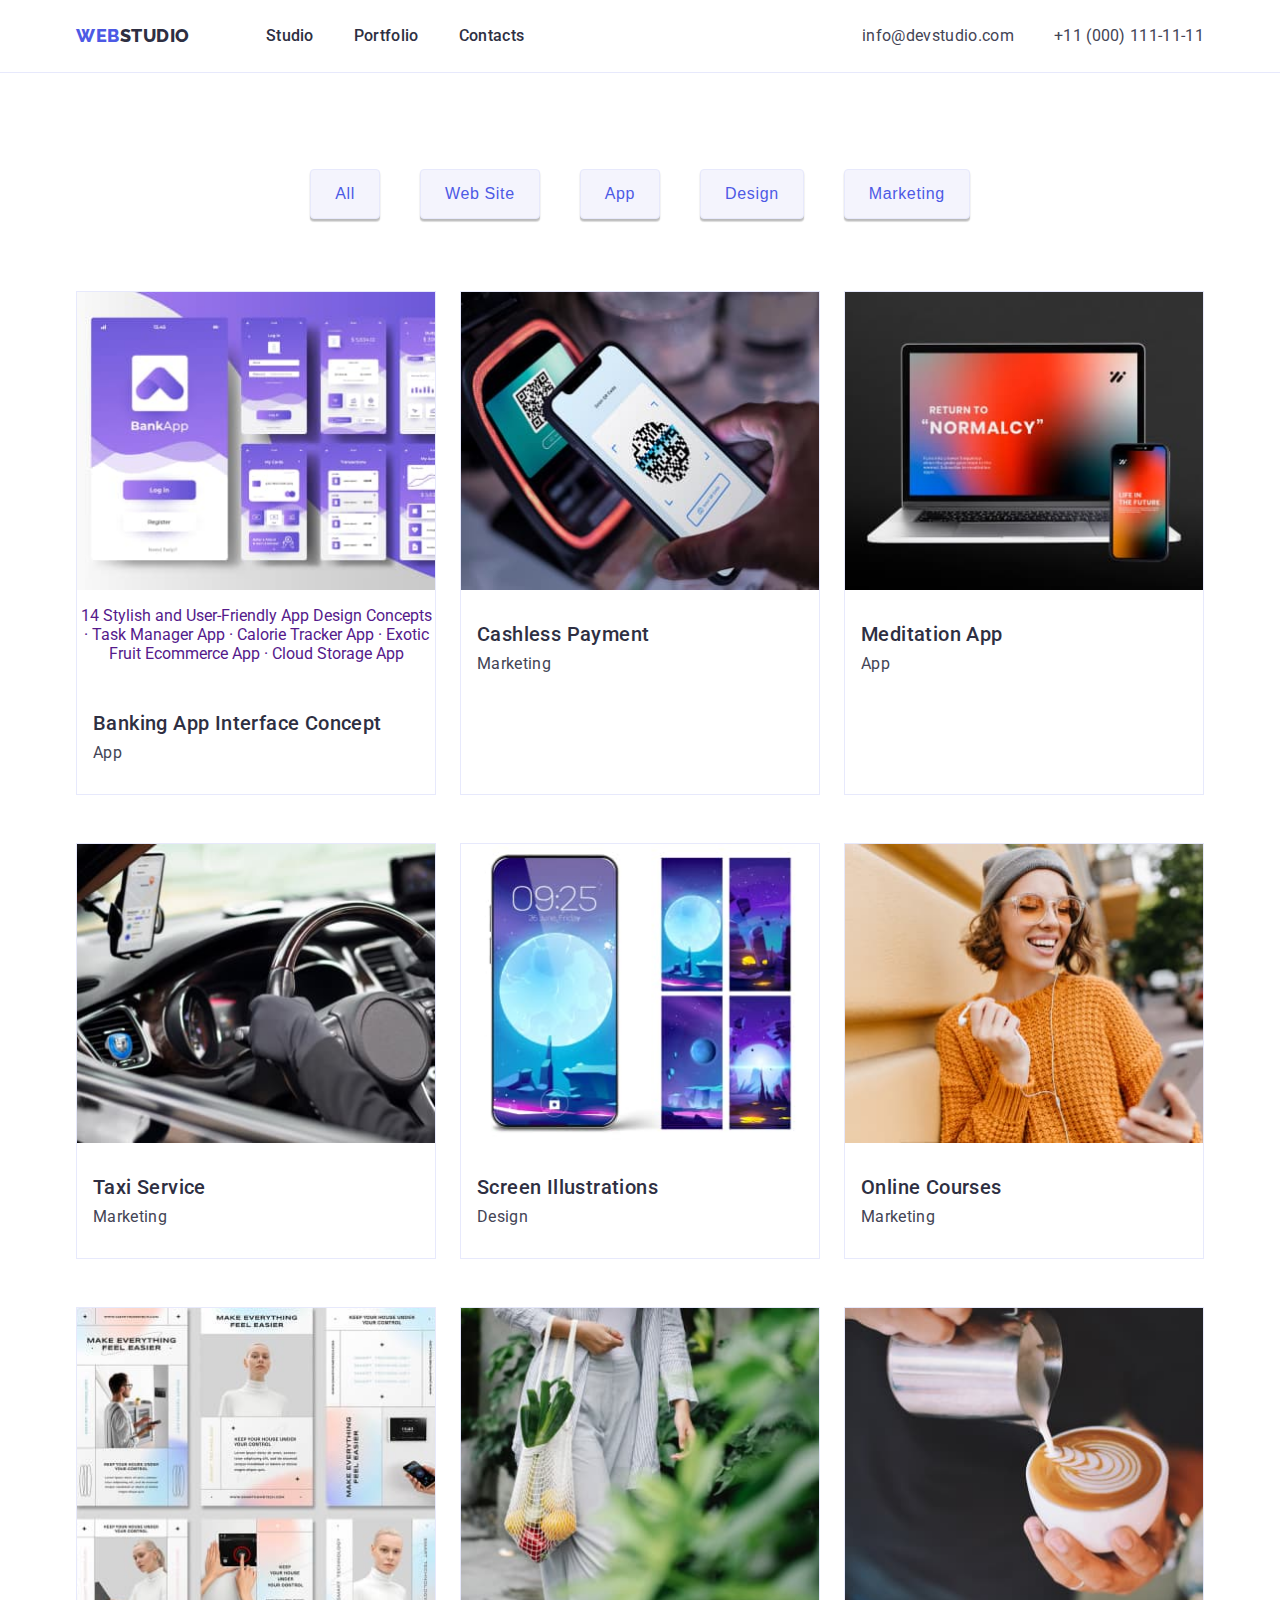
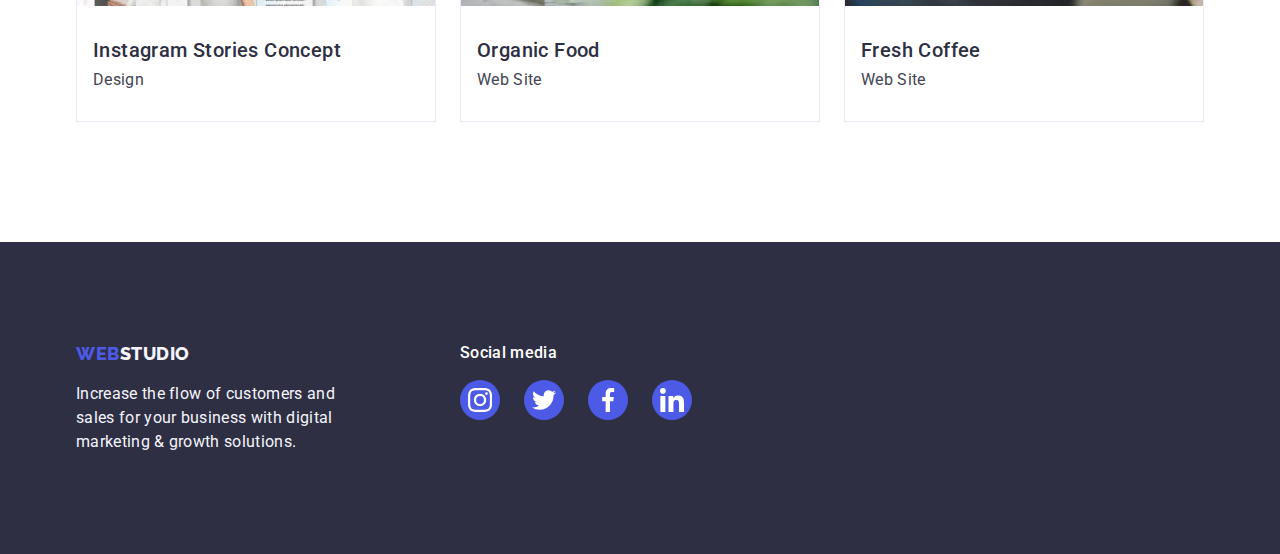
==== portfolio.html @ dd1aefaa "initial commit" ====
<!DOCTYPE html>
<html lang="en">
  <head>
    <meta charset="UTF-8" />
    <meta http-equiv="X-UA-Compatible" content="IE=edge" />
    <meta name="viewport" content="width=device-width, initial-scale=1.0" />
    <title>Document</title>
    <link rel="preconnect" href="https://fonts.googleapis.com" />
    <link rel="preconnect" href="https://fonts.gstatic.com" crossorigin />
    <link
      href="https://fonts.googleapis.com/css2?family=Raleway:wght@800&family=Roboto:wght@400;500;700;900&display=swap"
      rel="stylesheet"
    />
    <link
      rel="stylesheet"
      href="https://cdnjs.cloudflare.com/ajax/libs/modern-normalize/1.1.0/modern-normalize.min.css"
      integrity="sha512-wpPYUAdjBVSE4KJnH1VR1HeZfpl1ub8YT/NKx4PuQ5NmX2tKuGu6U/JRp5y+Y8XG2tV+wKQpNHVUX03MfMFn9Q=="
      crossorigin="anonymous"
      referrerpolicy="no-referrer"
    />
    <link rel="stylesheet" href="./css/styles.css" />
  </head>
  <body>
    <!--HEADER-->
    <header class="header">
      <div class="container header-container">
        <nav class="header-nav">
          <a class="logo link" href="./index.html"
            >Web<span class="header-logo-nav">Studio</span></a
          >
          <ul class="menu list">
            <li class="menu-item">
              <a class="menu-link link" href="./index.html">Studio</a>
            </li>
            <li class="menu-item">
              <a class="menu-link link" href="./portfolio.html">Portfolio</a>
            </li>
            <li class="menu-item">
              <a class="menu-link link" href="">Contacts</a>
            </li>
          </ul>
        </nav>
        <address class="contact-list">
          <ul class="adress-contact-title list">
            <li class="menu-item">
              <a class="contact link" href="mailto:info@devstudio.com"
                >info@devstudio.com</a
              >
            </li>
            <li class="menu-item">
              <a class="contact link" href="tel:+110001111111"
                >+11 (000) 111-11-11</a
              >
            </li>
          </ul>
        </address>
      </div>
    </header>
    <main>
      <!--MENU PORTFOLIO-->
      <section class="section-filter">
        <div class="container">
          <h1 class="visually-hidden">Portfolio</h1>
          <ul class="filter-list list">
            <li class="filter-list-item">
              <button type="button" class="filter-btn">All</button>
            </li>
            <li class="filter-list-item">
              <button type="button" class="filter-btn">Web Site</button>
            </li>
            <li class="filter-list-item">
              <button type="button" class="filter-btn">App</button>
            </li>
            <li class="filter-list-item">
              <button type="button" class="filter-btn">Design</button>
            </li>
            <li class="filter-list-item">
              <button type="button" class="filter-btn">Marketing</button>
            </li>
          </ul>
          <div class="portfolio-cards">
          <ul class="opportunity-title list">
            <li class="opportunity-title-card">
              <a href="" class="opportunity-card link">
              
                <img class="portfolio-img"
                  src="./images/portfolio/img1.jpg"
                  alt="features_portfolio"
                  width="360"
                  height="300"
                />
                
                  <p>14 Stylish and User-Friendly App Design Concepts · Task Manager App · Calorie Tracker App · Exotic Fruit Ecommerce App · Cloud Storage App</p>
              
                <h2 class="opportunity-item text">
                  Banking App Interface Concept
                </h2>
                <p class="opportunity-app text">App</p>
              </a>
            </li>
            <li class="opportunity-title-card">
              <a href="" class="opportunity-card link">
                <img class="portfolio-img"
                  src="./images/portfolio/img2.jpg"
                  alt="features_portfolio"
                  width="360"
                  height="300"
                />
                <h2 class="opportunity-item text">Cashless Payment</h2>
                <p class="opportunity-app text">Marketing</p>
              </a>
            </li>
            <li class="opportunity-title-card">
              <a href="" class="opportunity-card link">
                <img class="portfolio-img"
                  src="./images/portfolio/img3.jpg"
                  alt="features_portfolio"
                  width="360"
                  height="300"
                />
                <h2 class="opportunity-item text">Meditation App</h2>
                <p class="opportunity-app text">App</p>
              </a>
            </li>
            <li class="opportunity-title-card">
              <a href="" class="opportunity-card link">
                <img class="portfolio-img"
                  src="./images/portfolio/img4.jpg"
                  alt="features_portfolio"
                  width="360"
                  height="300"
                />
                <h2 class="opportunity-item text">Taxi Service</h2>
                <p class="opportunity-app text">Marketing</p>
              </a>
            </li>
            <li class="opportunity-title-card">
              <a href="" class="opportunity-card link">
                <img class="portfolio-img"
                  src="./images/portfolio/img5.jpg"
                  alt="features_portfolio"
                  width="360"
                  height="300"
                />
                <h2 class="opportunity-item text">Screen Illustrations</h2>
                <p class="opportunity-app text">Design</p>
              </a>
            </li>
            <li class="opportunity-title-card">
              <a href="" class="opportunity-card link">
                <img class="portfolio-img"
                  src="./images/portfolio/img6.jpg"
                  alt="features_portfolio"
                  width="360"
                  height="300"
                />
                <h2 class="opportunity-item text">Online Courses</h2>
                <p class="opportunity-app text">Marketing</p>
              </a>
            </li>
            <li class="opportunity-title-card">
              <a href="" class="opportunity-card link">
                <img class="portfolio-img"
                  src="./images/portfolio/img7.jpg"
                  alt="features_portfolio"
                  width="360"
                  height="300"
                />
                <h2 class="opportunity-item text">Instagram Stories Concept</h2>
                <p class="opportunity-app text">Design</p>
              </a>
            </li>
            <li class="opportunity-title-card">
              <a href="" class="opportunity-card link">
                <img class="portfolio-img"
                  src="./images/portfolio/img8.jpg"
                  alt="features_portfolio"
                  width="360"
                  height="300"
                />
                <h2 class="opportunity-item text">Organic Food</h2>
                <p class="opportunity-app text">Web Site</p>
              </a>
            </li>
            <li class="opportunity-title-card">
              <a href="" class="opportunity-card link">
                <img class="portfolio-img"
                  src="./images/portfolio/img9.jpg"
                  alt="features_portfolio"
                  width="360"
                  height="300"
                />
                <h2 class="opportunity-item text">Fresh Coffee</h2>
                <p class="opportunity-app text">Web Site</p>
              </a>
            </li>
          </ul>
        </div>
      </section>
    </main>
    <!--FOOTER-->
     <footer class="footer">
      <div class="container container-footer">
        <div class="footer-1">
        <a class="footer-logo logo link" href="./index.html"
          >Web<span class="logo-nav">Studio</span></a
        >
        <p class="footer-item">
          Increase the flow of customers and sales for your business with
          digital marketing & growth solutions.
        </p>
      </div>
      <div class="footer-2">
         <h2 class="footer-social">Social media</h2>
         <ul class="team-soc-list list">
                <li class="team-soc-item">
                  <a class="team-soc-list-icon footer-icon" href="#">
                    <svg class="soc-icon footer-svg">
                <use href="./images/icons.svg#instagram"></use>
              </svg>
              </a>
              </li>
                <li class="team-soc-item">
                  <a class="team-soc-list-icon footer-icon" href="#">
                    <svg class="soc-icon footer-svg">
                <use href="./images/icons.svg#twitter"></use>
              </svg>
              </a>
                  </li>
                <li class="team-soc-item">
                  <a class="team-soc-list-icon footer-icon" href="#">
                    <svg class="soc-icon footer-svg">
                <use href="./images/icons.svg#facebook"></use>
              </svg>
              </a>
                  </li>
                <li class="team-soc-item">
                  <a class="team-soc-list-icon footer-icon" href="#">
                    <svg class="soc-icon footer-svg">
                <use href="./images/icons.svg#linkedin"></use>
              </svg>
              </a>
                  </li>
                </ul>
      </div>
      </div>
    </footer>
  </body>
</html>
---- css/styles.css ----
:root {
    --primary-text-color: #2E2F42;
    --title-text-color: #434445;
    --accent-color: #4D5AE5;
    --primary-bg-color: #E7E9FC;
}

html {
    box-sizing: border-box;
}

*,
*::before,
*::after {
box-sizing: inherit;
}

body {
    font-family: "Roboto", sans-serif;
    color: #434455;
    background-color: #FFFFFF;
    margin: 0;
}

.list {
    padding:0;
    margin:0;
    list-style: none;
}

.link { text-decoration: none;}

a {
    cursor: pointer;
}
.visually-hidden {
    position: absolute;
    width: 1px;
    height: 1px;
    margin: -1px;
    border: 0;
    padding: 0;
    white-space: nowrap;
    clip-path: inset(100%);
    clip: rect(0 0 0 0);
    overflow: hidden;
}
.container {
    width: 1158px;
    padding-left: 15px;
    padding-right: 15px;
    text-align: center;
    margin: 0 auto;
} 

.header {
    border-bottom: 1px solid #E7E9FC;
    background-color: #ffffff;
}

.header-container {
    display: flex;

}


.logo {
    margin-top: 17.5px;
    margin-bottom: 17.5px;
    margin-left: 0px;

    font-family: 'Raleway', sans-serif;
    font-style: ExtraBold;
    font-weight: 800;
    font-size: 18px;
    letter-spacing: 0.03em;
    text-transform: uppercase;
    line-height: 1.17;

    color: #4D5AE5;

    text-decoration: none;
}
.menu-link:hover,
.menu-link:focus{
color: #404bbf;
text-decoration: underline;
}

.menu .menu-item:not(:last-child){
    margin-right: 40px;
}
.header-logo-nav{
    color: #2E2F42;
}
.logo-nav {
    color: #F4F4FD;
}
.menu {
    display: block;
    display: flex;
    margin-left: 76px;
}
.menu .menu-link {
    display: block;
    padding-top: 24px;
    padding-bottom: 24px;

    font-weight: 500;
    font-size: 16px;
    line-height: 1.5;
    letter-spacing: 0.02em;
    color: #2E2F42;
}
.contact-list {
    margin-left: auto;
}
.address-contact{
    font-style: normal;
    line-height: 1.5;
}
.header-nav {
    display: flex;
    align-items: center;
}
.menu-link:hover,
.menu-link:focus {
    color: #404BBF;
}
.adress-contact-title {
    margin-left: auto;
    display: flex;
    text-align: right;
  
    padding-top: 24px;
    padding-bottom: 24px;
}

.adress-contact-title .menu-item + .menu-item {
   margin-left: 40px;
}
.contact:hover,
.contact:focus {
    color: #404bbf;
    text-decoration: underline;

}

.contact {
   margin-left: auto;
        font-style: normal;
        font-weight: 400;
        font-size: 16px;
        line-height: 1.5;
        letter-spacing: 0.02em;

        color: #434455;
}


/* HERO */
.section-hero {
    margin-top: 0;
    margin-bottom: 0;
    background-color: #2E2F42;
}

.overlay {
    height: 600px;
    max-width: 1440px;
    margin-left: auto;
    margin-right: auto;
    background-image: linear-gradient(to right, rgba(46, 47, 66, 0.7), rgba(46, 47, 66, 0.7)), url('../images/logo/hero_img.jpg');

    background-repeat: no-repeat;
    background-position: center;
    background-size: cover;
}

.container-hero {
    padding-bottom: 188px;
}


.hero-title {
    padding-top: 188px;
    margin-top: 0;
    margin-bottom: 0;
    margin-bottom: 48px;
    font-style: normal;
    font-weight: 700;
    font-size: 56px;
    letter-spacing: 0.02em;
    line-height: 1.07;

    color: #FFFFFF;
}


.modal-btn {
    font-style: normal;
    font-weight: 500;
    font-size: 16px;
    text-align: center;

    align-items: center;
    letter-spacing: 0.04em;
    cursor: pointer;
    line-height: 1.5;
    border-radius: 4px;
    padding: 16px 32px;
    gap: 10px;
    text-decoration: none;
    display: inline-block;
    box-shadow: 0px 4px 4px rgba(0, 0, 0, 0.15);
    min-width: 169px;
    border: 1px solid transparent;

    color: #FFFFFF;
    background-color: #4D5AE5;
}

.modal-btn:hover,
.modal-btn:focus {
    background-color: #404BBF;
}



/* ABOUT */


.section-about {
padding-top: 120px;
margin-top: 0;
padding-bottom: 0;
background-color: #FFFFFF;
}
.section-about-us {
    /* padding-right: 24px; */
    display: flex;
    text-align: left;
}
.section-about-article {
    margin-right: 24px;
}
.section-about-article:last-child {
    padding-right: 0;
    margin: 0;
    /* max-width: 264px; */
    /* padding-left: 24px; */
}
.button-svg {
    margin-bottom: 8px;
    padding: 0;
    border: none;
    width: 264px;
    height: 112px;
    background-color: #F4F4FD;
    border-radius: 4px;
}
.button-icon {
    width: 64px;
    height: 64px;
}
/* .section-about-article::before {
display: block;
content: '';
height: 112px;
border-radius: 4px;
padding-bottom: 8px;

/* background-size: contain; */
/* background-repeat: no-repeat;
background-position: center;
background-color: #F4F4FD;
} */ 

/* .section-about-article:nth-child(1)::before {
    background-image: url(../images/icons.svg/antenna\ 1.svg);
}
.section-about-article:nth-child(2)::before {
    background-image: url(../images/icons.svg/clock\ 1.svg);
}
.section-about-article:nth-child(3)::before {
    background-image: url(../images/icons.svg/diagram\ 1.svg);
}
.section-about-article:nth-child(4)::before {
    background-image: url(../images/icons.svg/astronaut\ 1.svg);
} */


.section-about-item {
    margin-top: 0;
    margin-bottom: 0;
    padding-bottom: 8px;

    /* font-family: 'Roboto', sans-serif; */
    font-style: normal;
    font-weight: 500;
    font-size: 20px;
    letter-spacing: 0.02em;
    line-height: 1.2;

color: #2E2F42;
}

.discription-about {
    max-width: 264px;
    margin-top: 0;
    margin-bottom: 0;

    font-style: normal;
    font-weight: 400;
    font-size: 16px;
    letter-spacing: 0.02em;
    line-height: 1.5;

    color: #434455;
}

/* FEATURES */

.section-features {
    padding-top: 120px;
    padding-bottom: 120px;
    /* padding-bottom: 120px; */
    margin-top: 0;
    margin-bottom: 0;
    
   background-color: #FFFFFF;

}
.section-features-item {
   
    max-width: 1128px;
    display: flex;
    max-height: 300px;

}
.section-features-item .section-features-card:not(:last-child) {
    margin-right: 24px;
    padding-bottom: 0;
}
.section-features-title {
    margin-top: 0;
    margin-bottom: 72px;
    font-style: normal;
    font-weight: 700;
    font-size: 36px;
    line-height: 1.11;

    text-align: center;
    letter-spacing: 0.02em;
    text-transform: capitalize;

    color: #2E2F42;
}
.features-photo {
    max-width: 360px;
    height: 300px;
}

/* OUR TEAM */


.section-employees {
background-color: #F4F4FD;
        /*padding-left: 24px;*/
        margin-top: 0;
        margin-bottom: 0;
    padding-top: 120px;
    padding-bottom: 120px;
}

.section-employees-name {
    margin-top: 0px;
    margin-bottom: 72px;
    text-align: center;
    font-style: normal;
    font-weight: 700;
    font-size: 36px;
    line-height: 1.11;
    
    text-align: center;
    letter-spacing: 0.02em;
    text-transform: capitalize;
    
    color: #2E2F42;
}

.employees-list {
    text-align: center;
    display: flex;
}
.employees-list .section-employee-card {
    padding-bottom: 0;
        margin-bottom: 0;

background-color: #FFFFFF;
}
.section-employee-card {
  
    gap: 32px;

    width: 264px;
    box-shadow: 0px 1px 6px rgba(46, 47, 66, 0.08), 0px 1px 1px rgba(46, 47, 66, 0.16), 0px 2px 1px rgba(46, 47, 66, 0.08);
    border-radius: 0px 0px 4px 4px;
}
/*.section-features-item*/ .section-employee-card:not(:first-child) {
margin-left: 24px;
}

.employee-photo {
    display: block;
   padding: 0;
margin: 0;
}

.team-item-wrap {
    padding-top: 0;

    padding-bottom: 32px;
    margin-top: 0;
}
.employee {
    margin-top: 0;
    margin-bottom: 0;
    padding-bottom: 8px;
    padding-top: 32px;
    

    font-style: normal;
    font-weight: 500;
    font-size: 20px;
    letter-spacing: 0.02em;
    line-height: 1.2;

    color: #2E2F42;
}
.employee-list {
    margin-top: 0;
    margin-bottom: 8px;
    font-style: normal;
    font-weight: 400;
    font-size: 16px;
    letter-spacing: 0.02em;
    line-height: 1.5;

    color: #434455
}


.team-soc-list {
/* display:inline-block; */
display: flex;
/* flex-direction: row; */
justify-content: center;
gap: 24px;
}
.team-soc-item{
    width:40px;
    height: 40px;
} 
.team-soc-list-icon:hover,
.team-soc-list-icon:focus {
    background-color: #404BBF;
}
.team-soc-list-icon {
    width: 100%;
    height: 100%;
    border-radius: 50%;
    background-color: #4D5AE5;
    display: flex;
    align-items: center;
    justify-content: center;
}
 .soc-icon {
    width: 16px;
    height: 16px;
    fill: #FFFFFF;
}








/* CUSTOMERS */
.section-customers {
padding-top: 120px;
padding-bottom: 120px;
}
.section-employees-name {
    margin-bottom: 72px;
}
.customers-icon {
    display: flex;
    justify-content: center;
    align-items: center;
    text-align: center;
    
}  

 .customers-icon-list{
    display: inline-block;
    width: calc((100% - 120) / 6);
    margin-right: 24px;
    /* border: 1px solid #8E8F99;
    border-radius: 4px; */
    width: 168px;
    height: 88px;
    display: flex;
    align-items: center;
    justify-content: center;
    cursor: pointer;
    
}
.customers-icon-list:nth-child(6n) {
    margin-right: 0;
}

.custom-item {
    align-items: center; 
    width: 100%;
    height: 100%;
    border: 1px solid #8E8F99;
    border-radius: 4px;
}

.customers-icon-svg {
    width: 104px;
    height: 56px;
    margin-top: 16px;
    fill: #8E8F99;
}
.custom-item:hover .customers-icon-svg,
.custom-item:focus .customers-icon-svg{ 
    fill: #404BBF;
}
.custom-item:hover,
.custom-item:focus {
    outline: none;
    border-color: #404BBF;
}
/* .customers-icon-list:hover,
.customers-icon-list:focus {
    border-color: #404BBF;
} */
    /* .custom-icon-item:hover .customers-icon-svg {
    fill: #404BBF;
    border: 1px solid #404BBF;
    border-radius: 4px;
    } */
    
    /* .customers-icon-item:hover {
    border: 1px solid #404BBF;  
} */



/* FOOTER */


/* .footer-div {
    display: flex;
    padding-bottom: 120px;
} */
.footer {
   padding-top: 101.5px;
   padding-bottom: 100px;
    margin-top: 0;
    margin-bottom: 0;
    align-items: center;
    background-color: #2E2F42;
}

.container-footer {
    display: flex;
}

.footer-1 {
    text-align: left;
}

.footer-2 {
    margin-left: 120px;
}


.footer-item {
    margin-top: 17.5px;
    margin-bottom: 0;
    max-width: 264px;
    
    
    font-style: normal;
    font-weight: 400;
    font-size: 16px;
    line-height: 1.5;
    letter-spacing: 0.02em;
    

    color: #F4F4FD;
}
.footer-social {
    margin-bottom: 16px;
    text-align: left;
    margin-top: 0;
        font-weight: 500;
        font-size: 16px;
        line-height: 1.3;
    
        letter-spacing: 0.02em;
    
        color: #FFFFFF;
}
.footer-icon:hover,
.footer-icon:focus {
    background-color: #31D0AA;
}
.footer-svg {
    width: 24px;
    height: 24px;
}

/*PORTFOLIO*/
ul {
    margin-top: 0;
    margin-bottom: 0;
}


.section-filter {
        padding-top: 96px;
        padding-bottom: 120px;
    text-align: center;
    background-color: #FFFFFF;
}
.filter-list {

    margin-bottom: 72px;
    display: flex;
    justify-content: center;
} 

.filter-list-item {
    text-align: center;
    /* max-width: 360px;
    max-height: 420px; */
}
.filter-list .filter-list-item + .filter-list-item {
    margin-left: 40px;
}
.filter-btn {
        display: block;
        font-style: normal;
        font-weight: 500;
        font-size: 16px;
        align-items: center;
        text-align: center;
        letter-spacing: 0.04em;
        line-height: 1.5;
        text-decoration: none;
        padding: 12px 24px;
        border: 1px solid #E7E9FC;
        border-radius: 4px;
        box-shadow: 0px 3px 1px rgba(0, 0, 0, 0.1), 
        0px 2px 1px rgba(0, 0, 0, 0.08),
        0px 2px 2px rgba(0, 0, 0, 0.12);

    
        color: #4D5AE5;
        background: #F4F4FD;
        cursor: pointer;
}

.filter-list .filter-btn:hover,
.filter-list .filter-btn:focus {
    background-color:#404BBF;
    color: #FFFFFF;
}

.opportunity-title {
    margin-bottom: 0;
    width: 1128px;
    display: flex;
    flex-wrap: wrap;
}
/*.opportunity-title .opportunity-title-card{
    margin-right: 24px;
    margin-bottom: 48px;
}*/
.opportunity-title-card {
    width: calc((100% - 48) / 3);
    margin-right: 24px;
    margin-bottom: 48px;
}
.opportunity-title-card:nth-child(3n) {
margin-right: 0;
}
.opportunity-title-card:nth-last-child(-n+3) {
margin-bottom: 0; 
}
/* .portfolio-cards:nth-last-child(-n+3){
margin: 0;
padding-bottom: 120px;

} */
.opportunity-title-card {   
    box-sizing: border-box;

    max-width: 360px;
    background: #FFFFFF;
    border: 1px solid #E7E9FC;
}
.opportunity-title-card:hover {
border: 1px solid #F4F4FD;
box-shadow: 0px 1px 6px rgba(46, 47, 66, 0.08), 0px 1px 1px rgba(46, 47, 66, 0.16), 0px 2px 1px rgba(46, 47, 66, 0.08);
}
.opportunity-card {
    margin-top: 0;
    /* padding-bottom: 32px; */
}
.portfolio-img {
    display: block;
    max-width: 100%;
    height: auto;
}
.opportunity-item {
    margin-top: 0;
    margin-bottom: 0;
    padding-top: 32px;
    padding-bottom: 8px;
    font-style: normal;
    font-weight: 500;
    font-size: 20px;
    line-height: 1.2;

    letter-spacing: 0.02em;

    color: #2E2F42;
}


.opportunity-app{
    margin-top: 0;
    margin-bottom: 0;
    padding-bottom: 32px;;

    font-style: normal;
    font-weight: 400;
    font-size: 16px;
    letter-spacing: 0.02em;

    color: #434455;
    
}


.text {
    text-align: left;
    padding-left: 16px;
}
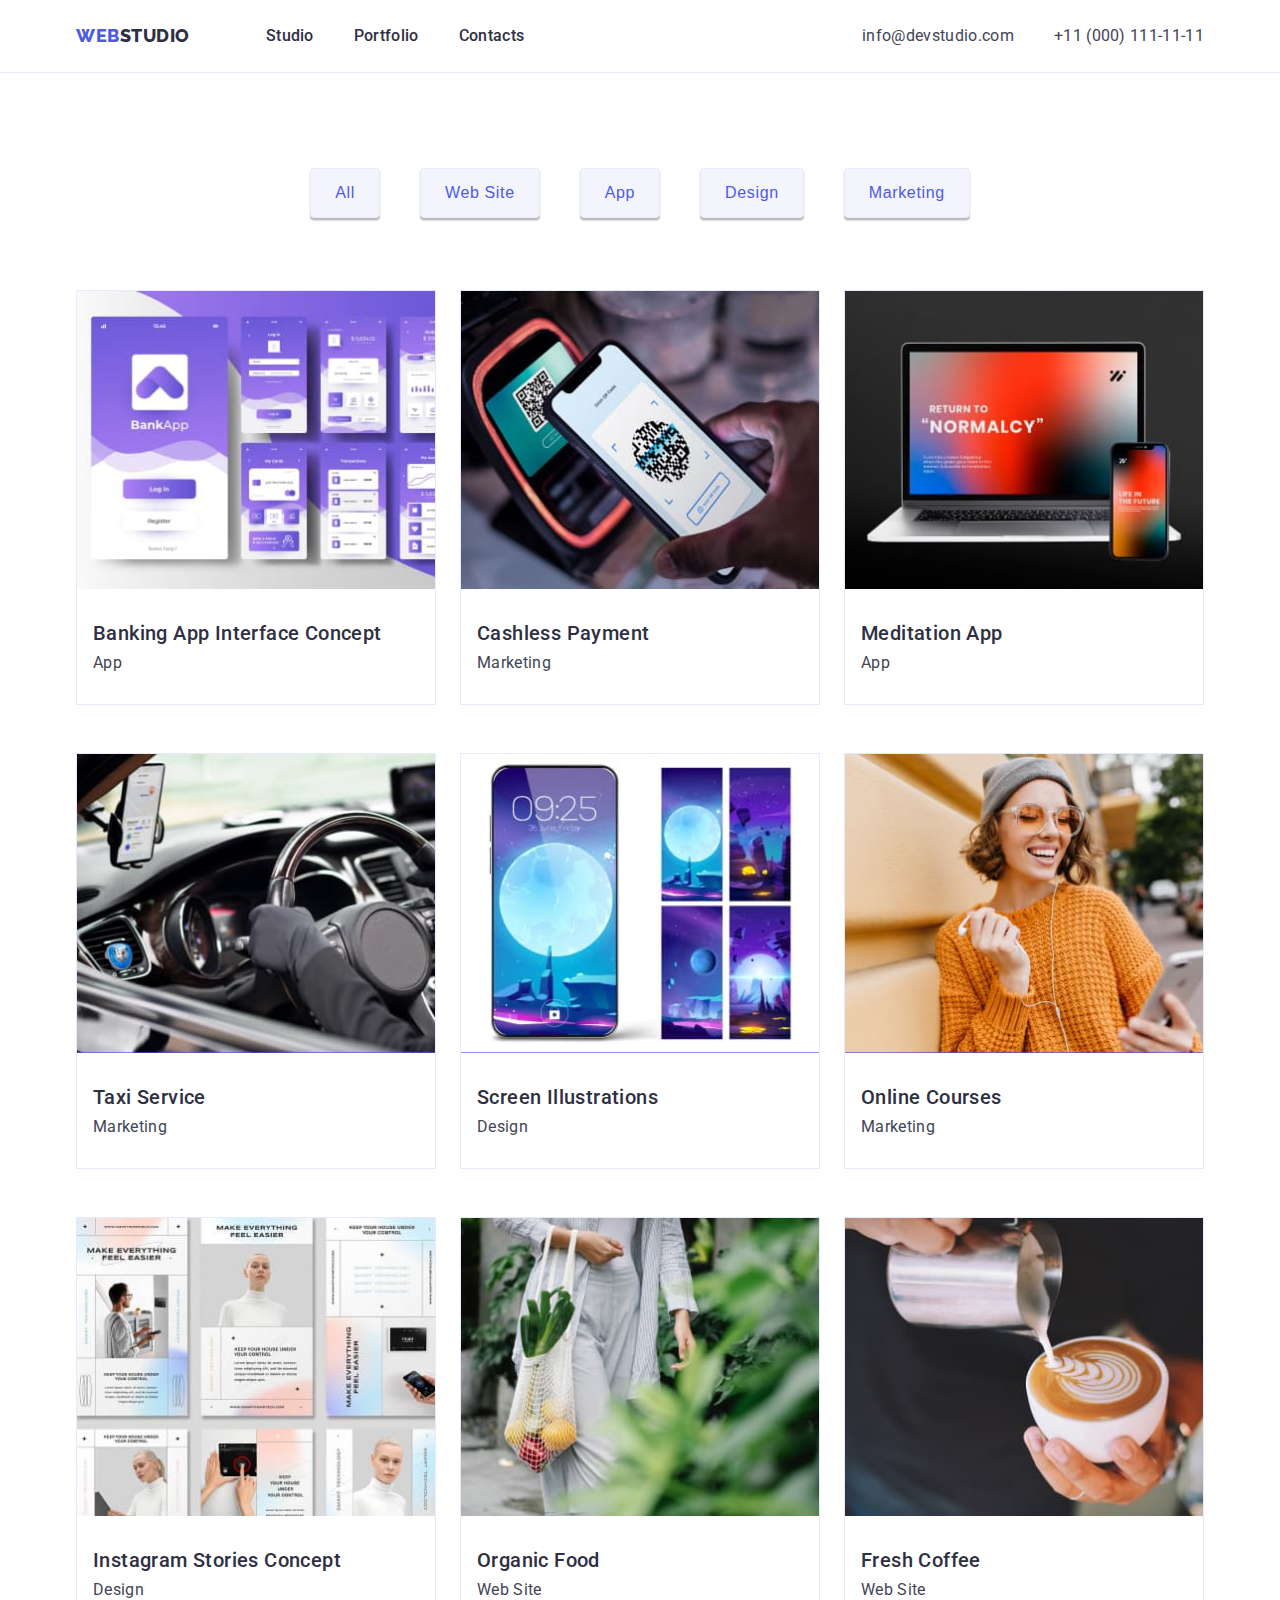
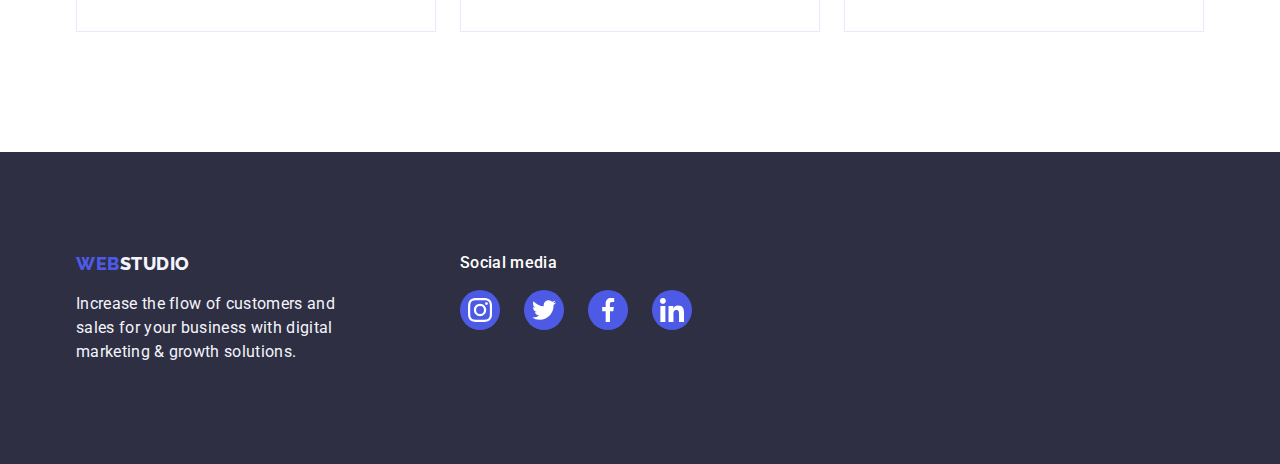
==== commit 360472f0: "commit" ====
--- a/portfolio.html
+++ b/portfolio.html
@@ -82,15 +82,17 @@
           <ul class="opportunity-title list">
             <li class="opportunity-title-card">
               <a href="" class="opportunity-card link">
-              
+              <div class="box">
                 <img class="portfolio-img"
                   src="./images/portfolio/img1.jpg"
                   alt="features_portfolio"
                   width="360"
                   height="300"
                 />
-                
-                  <p>14 Stylish and User-Friendly App Design Concepts · Task Manager App · Calorie Tracker App · Exotic Fruit Ecommerce App · Cloud Storage App</p>
+                <div class="portfolio-overlay">
+                  <p class="qwe">14 Stylish and User-Friendly App Design Concepts · Task Manager App · Calorie Tracker App · Exotic Fruit Ecommerce App · Cloud Storage App</p>
+                </div>
+              </div>
               
                 <h2 class="opportunity-item text">
                   Banking App Interface Concept
@@ -100,96 +102,136 @@
             </li>
             <li class="opportunity-title-card">
               <a href="" class="opportunity-card link">
+                  <div class="box">
                 <img class="portfolio-img"
                   src="./images/portfolio/img2.jpg"
                   alt="features_portfolio"
                   width="360"
                   height="300"
                 />
+                 <div class="portfolio-overlay">
+                  <p class="qwe">14 Stylish and User-Friendly App Design Concepts · Task Manager App · Calorie Tracker App · Exotic Fruit Ecommerce App · Cloud Storage App</p>
+                </div>
+              </div>
                 <h2 class="opportunity-item text">Cashless Payment</h2>
                 <p class="opportunity-app text">Marketing</p>
               </a>
             </li>
             <li class="opportunity-title-card">
               <a href="" class="opportunity-card link">
+                 <div class="box">
                 <img class="portfolio-img"
                   src="./images/portfolio/img3.jpg"
                   alt="features_portfolio"
                   width="360"
                   height="300"
                 />
+                 <div class="portfolio-overlay">
+                  <p class="qwe">14 Stylish and User-Friendly App Design Concepts · Task Manager App · Calorie Tracker App · Exotic Fruit Ecommerce App · Cloud Storage App</p>
+                </div>
+              </div>
                 <h2 class="opportunity-item text">Meditation App</h2>
                 <p class="opportunity-app text">App</p>
               </a>
             </li>
             <li class="opportunity-title-card">
               <a href="" class="opportunity-card link">
+                 <div class="box">
                 <img class="portfolio-img"
                   src="./images/portfolio/img4.jpg"
                   alt="features_portfolio"
                   width="360"
                   height="300"
                 />
+                 <div class="portfolio-overlay">
+                  <p class="qwe">14 Stylish and User-Friendly App Design Concepts · Task Manager App · Calorie Tracker App · Exotic Fruit Ecommerce App · Cloud Storage App</p>
+                </div>
+              </div>
                 <h2 class="opportunity-item text">Taxi Service</h2>
                 <p class="opportunity-app text">Marketing</p>
               </a>
             </li>
             <li class="opportunity-title-card">
               <a href="" class="opportunity-card link">
+                 <div class="box">
                 <img class="portfolio-img"
                   src="./images/portfolio/img5.jpg"
                   alt="features_portfolio"
                   width="360"
                   height="300"
                 />
+                 <div class="portfolio-overlay">
+                  <p class="qwe">14 Stylish and User-Friendly App Design Concepts · Task Manager App · Calorie Tracker App · Exotic Fruit Ecommerce App · Cloud Storage App</p>
+                </div>
+              </div>
                 <h2 class="opportunity-item text">Screen Illustrations</h2>
                 <p class="opportunity-app text">Design</p>
               </a>
             </li>
             <li class="opportunity-title-card">
               <a href="" class="opportunity-card link">
+                 <div class="box">
                 <img class="portfolio-img"
                   src="./images/portfolio/img6.jpg"
                   alt="features_portfolio"
                   width="360"
                   height="300"
                 />
+                 <div class="portfolio-overlay">
+                  <p class="qwe">14 Stylish and User-Friendly App Design Concepts · Task Manager App · Calorie Tracker App · Exotic Fruit Ecommerce App · Cloud Storage App</p>
+                </div>
+              </div>
                 <h2 class="opportunity-item text">Online Courses</h2>
                 <p class="opportunity-app text">Marketing</p>
               </a>
             </li>
             <li class="opportunity-title-card">
               <a href="" class="opportunity-card link">
+                 <div class="box">
                 <img class="portfolio-img"
                   src="./images/portfolio/img7.jpg"
                   alt="features_portfolio"
                   width="360"
                   height="300"
                 />
+                 <div class="portfolio-overlay">
+                  <p class="qwe">14 Stylish and User-Friendly App Design Concepts · Task Manager App · Calorie Tracker App · Exotic Fruit Ecommerce App · Cloud Storage App</p>
+                </div>
+              </div>
                 <h2 class="opportunity-item text">Instagram Stories Concept</h2>
                 <p class="opportunity-app text">Design</p>
               </a>
             </li>
             <li class="opportunity-title-card">
               <a href="" class="opportunity-card link">
+                 <div class="box">
                 <img class="portfolio-img"
                   src="./images/portfolio/img8.jpg"
                   alt="features_portfolio"
                   width="360"
                   height="300"
                 />
+                 <div class="portfolio-overlay">
+                  <p class="qwe">14 Stylish and User-Friendly App Design Concepts · Task Manager App · Calorie Tracker App · Exotic Fruit Ecommerce App · Cloud Storage App</p>
+                </div>
+              </div>
                 <h2 class="opportunity-item text">Organic Food</h2>
                 <p class="opportunity-app text">Web Site</p>
               </a>
             </li>
             <li class="opportunity-title-card">
               <a href="" class="opportunity-card link">
+                 <div class="box">
                 <img class="portfolio-img"
                   src="./images/portfolio/img9.jpg"
                   alt="features_portfolio"
                   width="360"
                   height="300"
                 />
+                 <div class="portfolio-overlay">
+                  <p class="qwe">14 Stylish and User-Friendly App Design Concepts · Task Manager App · Calorie Tracker App · Exotic Fruit Ecommerce App · Cloud Storage App</p>
+                </div>
+              </div>
                 <h2 class="opportunity-item text">Fresh Coffee</h2>
                 <p class="opportunity-app text">Web Site</p>
               </a>
--- a/css/styles.css
+++ b/css/styles.css
@@ -3,6 +3,8 @@
     --title-text-color: #434445;
     --accent-color: #4D5AE5;
     --primary-bg-color: #E7E9FC;
+    --transition-duration: 250ms;
+    --transition-timing-function: cubic-bezier(0.4, 0, 0.2, 1);
 }
 
 html {
@@ -20,8 +22,14 @@
     color: #434455;
     background-color: #FFFFFF;
     margin: 0;
-}
-
+    padding-top: 72px;
+}
+
+:hover,
+:focus {
+    transition-timing-function: var(--transition-timing-function);
+    transition-duration: var(--transition-duration);
+}
 .list {
     padding:0;
     margin:0;
@@ -53,18 +61,25 @@
     margin: 0 auto;
 } 
 
-.header {
+.header { 
+   width: 1440px;
+    min-height: 72px;
+    display: block;
     border-bottom: 1px solid #E7E9FC;
     background-color: #ffffff;
+    position: fixed;
+    width: 100%;
+    top: 0;
+    left: 0;
 }
 
 .header-container {
     display: flex;
-
-}
+    }
 
 
 .logo {
+    display: inline-block;
     margin-top: 17.5px;
     margin-bottom: 17.5px;
     margin-left: 0px;
@@ -84,7 +99,6 @@
 .menu-link:hover,
 .menu-link:focus{
 color: #404bbf;
-text-decoration: underline;
 }
 
 .menu .menu-item:not(:last-child){
@@ -96,6 +110,19 @@
 .logo-nav {
     color: #F4F4FD;
 }
+
+/*
+.menu-link {
+    border-bottom-style: solid;
+    border-bottom-color: white;
+}
+.menu-link:hover,
+.menu-link:focus {
+    border-bottom-color: black;
+}
+*/
+
+
 .menu {
     display: block;
     display: flex;
@@ -104,7 +131,7 @@
 .menu .menu-link {
     display: block;
     padding-top: 24px;
-    padding-bottom: 24px;
+    /* padding-bottom: 24px; */
 
     font-weight: 500;
     font-size: 16px;
@@ -142,8 +169,6 @@
 .contact:hover,
 .contact:focus {
     color: #404bbf;
-    text-decoration: underline;
-
 }
 
 .contact {
@@ -156,8 +181,38 @@
 
         color: #434455;
 }
-
-
+.menu-link {
+   display: block;
+   height: 100%;
+   padding-bottom: 0;
+}
+.menu-link::after {
+    display: block;
+    visibility: hidden;
+    content: "";
+    width: 100%;
+    height: 4px;
+    left: 0;
+    margin-bottom: 0;
+    background-color: #FFF;
+    border-radius: 2px;
+    transition: background-color 250ms cubic-bezier(0.4, 0, 0.2, 1);
+    margin-top: 20px;
+    /* color: currentColor; */
+    
+}
+
+
+.menu-link:hover::after,
+.menu-link:focus::after {
+    display: block;
+    background-color: #404BBF;
+    visibility: visible;
+    
+
+
+    
+}
 /* HERO */
 .section-hero {
     margin-top: 0;
@@ -225,7 +280,59 @@
     background-color: #404BBF;
 }
 
-
+.backdrop {
+    position: fixed;
+    top:0;
+    left:0;
+    width: 100%;
+    height: 100%;
+    background-color: rgba(46, 47, 66, 0.4);
+
+    /* display: flex;
+    justify-content: center;
+    align-items: center; */
+}
+.backdrop.is-hidden {
+    opacity: 0;
+    pointer-events: none;
+}
+
+.modal {
+    position: relative;
+    width: 408px;
+    height: 576px;
+    transform: translate(-50%, -50%);
+    
+    box-shadow: 0px 1px 1px rgba(0, 0, 0, 0.14), 0px 1px 3px rgba(0, 0, 0, 0.12), 0px 2px 1px rgba(0, 0, 0, 0.2);
+    border-radius: 4px;
+    top: 50%;
+    left: 50%;
+
+    background-color: #FCFCFC;
+}
+.modal-close-btn {
+    position: absolute;
+    top: 24px;
+    right: 24px;
+    width: 24px;
+    height: 24px;
+
+    background: #E7E9FC;
+    border: 1px solid rgba(0, 0, 0, 0.1);
+    border-radius: 50%;
+    cursor: pointer;
+    padding: 0;
+     display: block;
+}
+.modal .modal-close-icon {
+   position:absolute;
+    width: 8px;
+    height: 8px;
+    color: #2E2F42;
+    left: 50%;
+    top:50%;
+    transform: translate(-50%, -50%); 
+}
 
 /* ABOUT */
 
@@ -588,10 +695,13 @@
 .footer-2 {
     margin-left: 120px;
 }
-
+.footer-logo {
+    margin-top: 0;
+    margin-bottom: 17.5px;
+}
 
 .footer-item {
-    margin-top: 17.5px;
+    margin-top: 0;
     margin-bottom: 0;
     max-width: 264px;
     
@@ -765,3 +875,47 @@
     padding-left: 16px;
 }
 
+/*-------OVERLAY-----------*/
+
+.box {
+    position: relative;
+    /* width: 360px; */
+    /* heigh: 300px; */
+    background-color: #4D5AE5;
+    opacity: 1;
+    overflow: hidden;
+}
+
+.box:hover .portfolio-overlay {
+    transform: translatey(0);
+}
+
+.portfolio-overlay {
+    /*opacity: 0;*/
+    position: absolute;
+    left: 0;
+    top: 0;
+    width: 100%;
+    height: 100%;
+    background-color: #4D5AE5;
+    padding-top: 40px;
+    padding-left: 32px;
+    /*width: 296px;*/
+
+    text-align: left;
+
+    transform: translatey(+100%);
+    transition: transform 250ms ease;
+
+}
+
+.portfolio-overlay>p {
+    font-family: 'Roboto', sans-serif;
+    font-weight: 400;
+    font-size: 16px;
+    line-height: 1.3;
+    letter-spacing: 0.02em;
+    color: #F4F4FD;
+    width: 296px;
+    height: 96px;
+}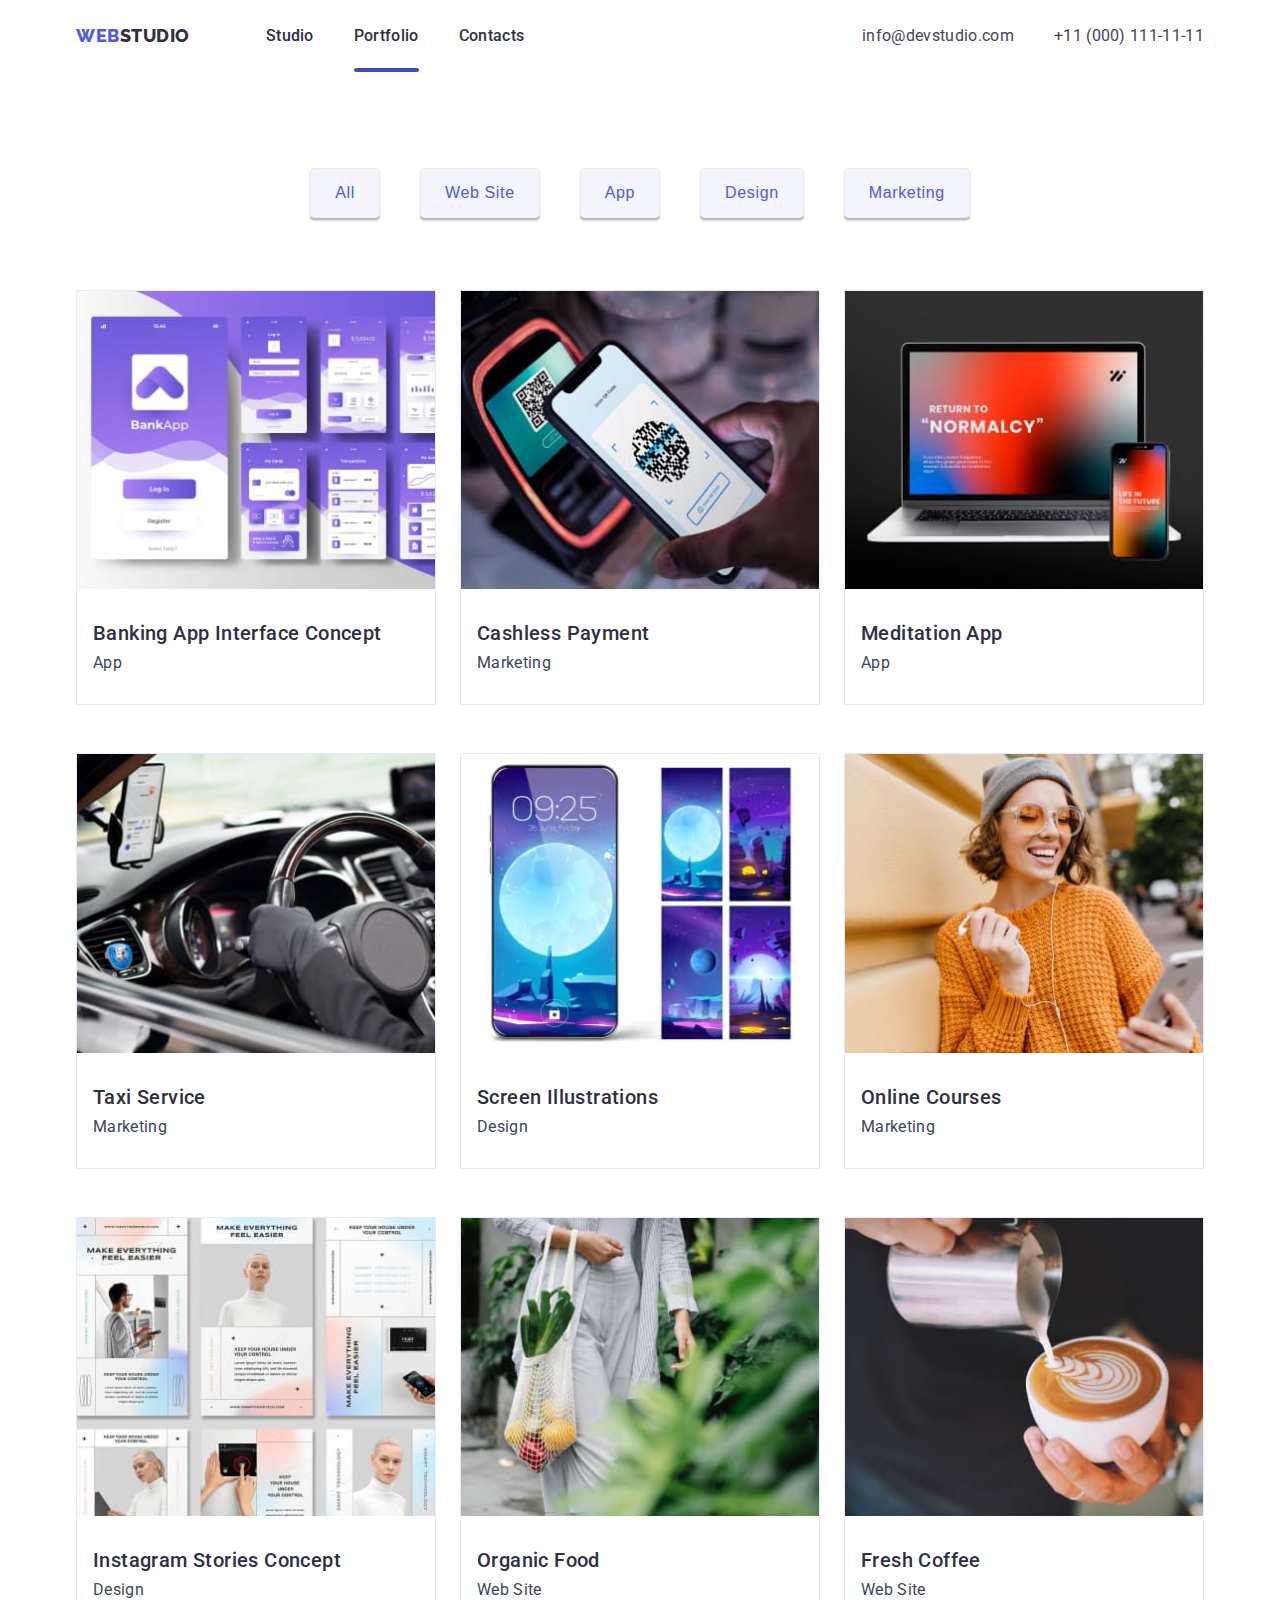
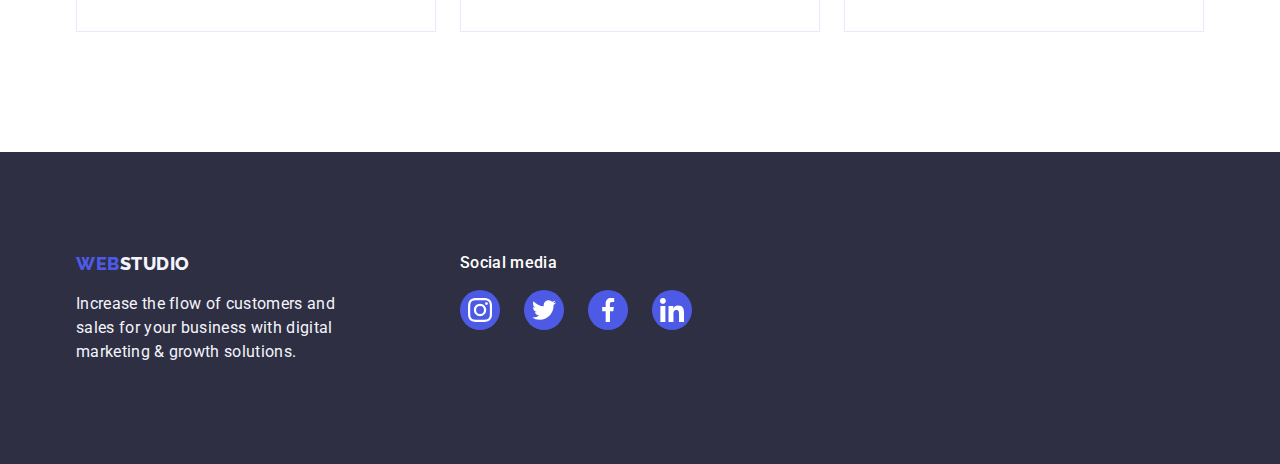
==== commit 62f81725: "commit" ====
--- a/portfolio.html
+++ b/portfolio.html
@@ -33,7 +33,7 @@
               <a class="menu-link link" href="./index.html">Studio</a>
             </li>
             <li class="menu-item">
-              <a class="menu-link link" href="./portfolio.html">Portfolio</a>
+              <a class="menu-link link current" href="./portfolio.html">Portfolio</a>
             </li>
             <li class="menu-item">
               <a class="menu-link link" href="">Contacts</a>
--- a/css/styles.css
+++ b/css/styles.css
@@ -62,10 +62,10 @@
 } 
 
 .header { 
-   width: 1440px;
+   /* width: 1440px; */
     min-height: 72px;
     display: block;
-    border-bottom: 1px solid #E7E9FC;
+    /* border-bottom: 1px solid #E7E9FC; */
     background-color: #ffffff;
     position: fixed;
     width: 100%;
@@ -75,7 +75,7 @@
 
 .header-container {
     display: flex;
-    }
+}
 
 
 .logo {
@@ -96,14 +96,6 @@
 
     text-decoration: none;
 }
-.menu-link:hover,
-.menu-link:focus{
-color: #404bbf;
-}
-
-.menu .menu-item:not(:last-child){
-    margin-right: 40px;
-}
 .header-logo-nav{
     color: #2E2F42;
 }
@@ -111,22 +103,14 @@
     color: #F4F4FD;
 }
 
-/*
-.menu-link {
-    border-bottom-style: solid;
-    border-bottom-color: white;
-}
-.menu-link:hover,
-.menu-link:focus {
-    border-bottom-color: black;
-}
-*/
-
 
 .menu {
     display: block;
     display: flex;
     margin-left: 76px;
+}
+.menu .menu-item:not(:last-child) {
+    margin-right: 40px;
 }
 .menu .menu-link {
     display: block;
@@ -139,6 +123,37 @@
     letter-spacing: 0.02em;
     color: #2E2F42;
 }
+.menu-link {
+    display: block;
+    height: 100%;
+    padding-bottom: 0;
+}
+
+.menu-link::after {
+    display: block;
+    content: "";
+    width: 100%;
+    height: 4px;
+    margin-bottom: 0;
+    background-color: #FFF;
+    border: 2px solid transparent;
+    border-radius: 2px;
+    margin-top: 20px;
+}
+
+.menu-link:hover,
+.menu-link:focus {
+    color: #404bbf;
+    transition: all var(--transition-duration) var(--transition-timing-function);
+}
+
+.menu-item>.current::after,
+.menu-link:hover::after,
+.menu-link:focus::after {
+    background-color: #404bbf;
+    transition: all var(--transition-duration) var(--transition-timing-function);
+}
+
 .contact-list {
     margin-left: auto;
 }
@@ -149,10 +164,6 @@
 .header-nav {
     display: flex;
     align-items: center;
-}
-.menu-link:hover,
-.menu-link:focus {
-    color: #404BBF;
 }
 .adress-contact-title {
     margin-left: auto;
@@ -166,53 +177,24 @@
 .adress-contact-title .menu-item + .menu-item {
    margin-left: 40px;
 }
+
+.contact {
+    margin-left: auto;
+    font-style: normal;
+    font-weight: 400;
+    font-size: 16px;
+    line-height: 1.5;
+    letter-spacing: 0.02em;
+
+    color: #434455;
+}
 .contact:hover,
 .contact:focus {
     color: #404bbf;
-}
-
-.contact {
-   margin-left: auto;
-        font-style: normal;
-        font-weight: 400;
-        font-size: 16px;
-        line-height: 1.5;
-        letter-spacing: 0.02em;
-
-        color: #434455;
-}
-.menu-link {
-   display: block;
-   height: 100%;
-   padding-bottom: 0;
-}
-.menu-link::after {
-    display: block;
-    visibility: hidden;
-    content: "";
-    width: 100%;
-    height: 4px;
-    left: 0;
-    margin-bottom: 0;
-    background-color: #FFF;
-    border-radius: 2px;
-    transition: background-color 250ms cubic-bezier(0.4, 0, 0.2, 1);
-    margin-top: 20px;
-    /* color: currentColor; */
-    
-}
-
-
-.menu-link:hover::after,
-.menu-link:focus::after {
-    display: block;
-    background-color: #404BBF;
-    visibility: visible;
-    
-
-
-    
-}
+    transition: all var(--transition-duration) var(--transition-timing-function);
+}
+
+
 /* HERO */
 .section-hero {
     margin-top: 0;
@@ -278,6 +260,7 @@
 .modal-btn:hover,
 .modal-btn:focus {
     background-color: #404BBF;
+    transition: all var(--transition-duration) var(--transition-timing-function);
 }
 
 .backdrop {
@@ -572,6 +555,7 @@
 .team-soc-list-icon:hover,
 .team-soc-list-icon:focus {
     background-color: #404BBF;
+    transition: all var(--transition-duration) var(--transition-timing-function);
 }
 .team-soc-list-icon {
     width: 100%;
@@ -646,11 +630,13 @@
 .custom-item:hover .customers-icon-svg,
 .custom-item:focus .customers-icon-svg{ 
     fill: #404BBF;
+    transition: all var(--transition-duration) var(--transition-timing-function);
 }
 .custom-item:hover,
 .custom-item:focus {
     outline: none;
     border-color: #404BBF;
+    transition: all var(--transition-duration) var(--transition-timing-function);
 }
 /* .customers-icon-list:hover,
 .customers-icon-list:focus {
@@ -727,10 +713,12 @@
     
         color: #FFFFFF;
 }
+
 .footer-icon:hover,
 .footer-icon:focus {
     background-color: #31D0AA;
 }
+
 .footer-svg {
     width: 24px;
     height: 24px;
@@ -886,8 +874,10 @@
     overflow: hidden;
 }
 
-.box:hover .portfolio-overlay {
+.opportunity-card:hover .portfolio-overlay,
+.opportunity-card:focus .portfolio-overlay {
     transform: translatey(0);
+    transition: all var(--transition-duration) var(--transition-timing-function);
 }
 
 .portfolio-overlay {
@@ -904,9 +894,7 @@
 
     text-align: left;
 
-    transform: translatey(+100%);
-    transition: transform 250ms ease;
-
+    transform: translatey(+101%);
 }
 
 .portfolio-overlay>p {
